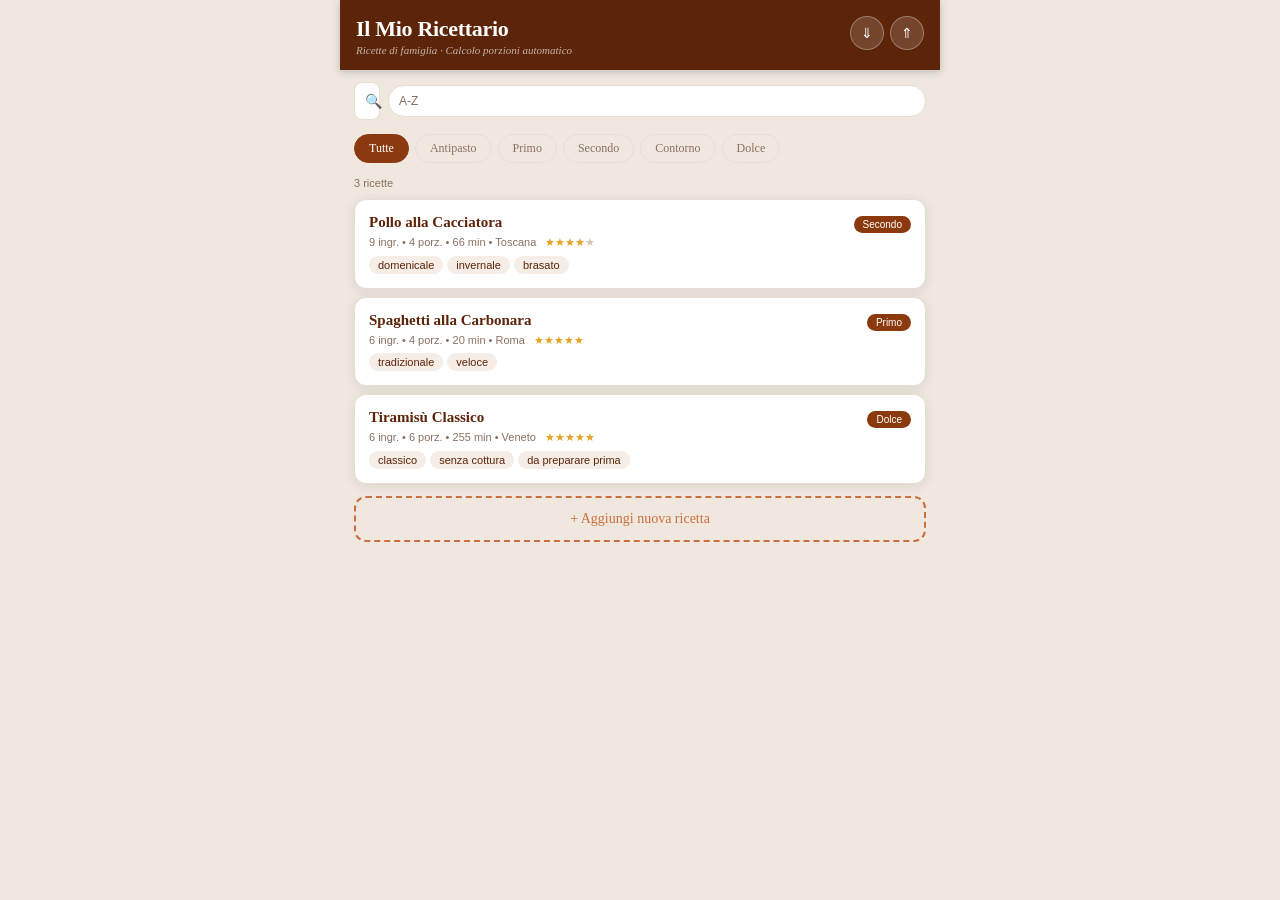
==== index.html @ bdb68d8b "Prima versione Ricettario personalizzato" ====
<!DOCTYPE html>
<html lang="it">
<head>
  <meta charset="UTF-8">
  <meta name="viewport" content="width=device-width, initial-scale=1.0, maximum-scale=1.0, user-scalable=no">
  <meta name="theme-color" content="#8B3A0F">
  <meta name="description" content="Il tuo ricettario digitale personale">
  <meta name="apple-mobile-web-app-capable" content="yes">
  <meta name="apple-mobile-web-app-status-bar-style" content="black-translucent">
  <meta name="apple-mobile-web-app-title" content="Ricettario">
  <link rel="manifest" href="manifest.json">
  <link rel="apple-touch-icon" href="icons/icon-192.png">
  <link rel="icon" href="icons/icon-192.png">
  <title>Il Mio Ricettario</title>
  <link rel="stylesheet" href="css/style.css">
</head>
<body>

<div class="app" id="app">

  <!-- HEADER -->
  <div class="header">
    <div class="header-inner">
      <div>
        <h1>Il Mio Ricettario</h1>
        <p>Ricette di famiglia · Calcolo porzioni automatico</p>
      </div>
      <div class="header-actions">
        <button class="icon-btn-sm" onclick="exportAll()" title="Esporta">&#8659;</button>
        <button class="icon-btn-sm" onclick="triggerImport()" title="Importa">&#8657;</button>
        <input type="file" id="importFile" accept=".json" style="display:none" onchange="importJSON(this)">
      </div>
    </div>
  </div>

  <!-- SEARCH + SORT -->
  <div class="toolbar">
    <div class="search-wrap">
      <span class="search-icon">&#128269;</span>
      <input type="text" id="searchInput" placeholder="Cerca ricette, ingredienti..." oninput="renderList()" autocomplete="off">
    </div>
    <select id="sortSelect" onchange="renderList()">
      <option value="az">A-Z</option>
      <option value="za">Z-A</option>
      <option value="rating">&#9733; Migliori</option>
      <option value="time">&#128293; Tempo</option>
      <option value="diff">Difficoltà</option>
    </select>
  </div>

  <!-- CATEGORY TABS -->
  <div class="tab-bar" id="tabBar">
    <button class="tab active" onclick="setTab('tutti',this)">Tutte</button>
    <button class="tab" onclick="setTab('antipasto',this)">Antipasto</button>
    <button class="tab" onclick="setTab('primo',this)">Primo</button>
    <button class="tab" onclick="setTab('secondo',this)">Secondo</button>
    <button class="tab" onclick="setTab('contorno',this)">Contorno</button>
    <button class="tab" onclick="setTab('dolce',this)">Dolce</button>
  </div>

  <!-- LIST SECTION -->
  <div class="section visible" id="listSection">
    <div class="sort-bar">
      <span class="count-tag" id="recipeCount">0 ricette</span>
    </div>
    <div class="recipe-list" id="recipeList"></div>
    <button class="btn-add" onclick="showAdd()">+ Aggiungi nuova ricetta</button>
    <div style="height: 80px;"></div>
  </div>

  <!-- ADD / EDIT SECTION -->
  <div class="section" id="addSection">
    <div class="form-card">
      <div class="fsec">Informazioni generali</div>
      <div class="field-row two-col">
        <div><label>Titolo *</label><input type="text" id="fTitolo" placeholder="Es. Pasta al pomodoro"></div>
        <div><label>Categoria</label>
          <select id="fCategoria">
            <option value="antipasto">Antipasto</option>
            <option value="primo">Primo</option>
            <option value="secondo">Secondo</option>
            <option value="contorno">Contorno</option>
            <option value="dolce">Dolce</option>
          </select>
        </div>
      </div>
      <div class="field-row"><label>Descrizione</label><textarea id="fDesc" placeholder="Breve descrizione del piatto..."></textarea></div>
      <div class="field-row two-col">
        <div><label>Origine / Regione</label><input type="text" id="fOrigine" placeholder="Es. Roma, Sicilia..."></div>
        <div><label>Difficoltà</label>
          <div class="diff-row">
            <button class="diff-btn f-facile" onclick="setDiff('facile',this)">Facile</button>
            <button class="diff-btn f-medio active" onclick="setDiff('medio',this)">Medio</button>
            <button class="diff-btn f-difficile" onclick="setDiff('difficile',this)">Difficile</button>
          </div>
        </div>
      </div>
      <div class="field-row">
        <label>Tag (premi Invio per aggiungere)</label>
        <div class="tag-input" id="tagContainer" onclick="document.getElementById('tagInputField').focus()">
          <input type="text" id="tagInputField" placeholder="vegetariano, veloce..." onkeydown="addTag(event)">
        </div>
      </div>
      <div class="field-row"><label>Note personali</label><textarea id="fNote" placeholder="Varianti, suggerimenti, ricordi..."></textarea></div>

      <div class="fsec">Porzioni base</div>
      <div class="servings-bar">
        <label>Persone:</label>
        <input type="range" min="1" max="20" value="4" id="fServings" oninput="document.getElementById('fServCount').textContent=this.value">
        <span class="scount" id="fServCount">4</span>
      </div>

      <div class="fsec">Ingredienti</div>
      <div class="ing-header">
        <span>Ingrediente</span><span>Qtà</span><span>Unità</span><span></span>
      </div>
      <div id="ingredientiList"></div>
      <button class="btn-sec" onclick="addIngrediente()">+ Ingrediente</button>

      <div class="fsec">Fasi di preparazione</div>
      <div id="fasiList"></div>
      <button class="btn-sec" onclick="addFase()">+ Fase</button>

      <div class="btn-row">
        <button class="btn-sec" onclick="cancelAdd()">Annulla</button>
        <button class="btn-pri" onclick="saveRecipe()">Salva ricetta</button>
      </div>
      <div style="height: 40px;"></div>
    </div>
  </div>

  <!-- VIEW SECTION -->
  <div class="section" id="viewSection">
    <div class="view-top-bar">
      <button class="back-btn" onclick="backToList()">&#8592; Ricette</button>
      <div class="view-top-actions">
        <button class="icon-btn-sm" onclick="printRecipe()" title="Stampa">&#128438;</button>
        <button class="icon-btn-sm" onclick="shareRecipe(_viewId)" title="Condividi">&#128279;</button>
        <button class="icon-btn-sm" onclick="exportSingle(_viewId)" title="Esporta">&#8659;</button>
      </div>
    </div>
    <div id="recipeDetail"></div>
    <div style="height: 80px;"></div>
  </div>

</div>

<!-- RATING MODAL -->
<div class="modal-bg" id="ratingModal">
  <div class="modal">
    <h3>Valuta questa ricetta</h3>
    <p>Quanto ti è piaciuta?</p>
    <div class="stars" id="starsRow">
      <span class="star" onclick="setRating(1)">&#9733;</span>
      <span class="star" onclick="setRating(2)">&#9733;</span>
      <span class="star" onclick="setRating(3)">&#9733;</span>
      <span class="star" onclick="setRating(4)">&#9733;</span>
      <span class="star" onclick="setRating(5)">&#9733;</span>
    </div>
    <div class="btn-row" style="margin-top:14px">
      <button class="btn-sec" onclick="closeModal()">Annulla</button>
      <button class="btn-pri" onclick="confirmRating()">Salva</button>
    </div>
  </div>
</div>

<!-- INSTALL BANNER -->
<div class="install-banner" id="installBanner" style="display:none">
  <span>&#128241; Installa l'app sulla schermata Home!</span>
  <button onclick="installApp()">Installa</button>
  <button class="close-banner" onclick="document.getElementById('installBanner').style.display='none'">&#215;</button>
</div>

<!-- TOAST -->
<div class="toast" id="toast"></div>

<script src="js/data.js"></script>
<script src="js/app.js"></script>
<script>
  if ('serviceWorker' in navigator) {
    navigator.serviceWorker.register('sw.js').then(() => {
      console.log('Service Worker registrato');
    });
  }
</script>
</body>
</html>
---- css/style.css ----
/* ===== RESET & BASE ===== */
*, *::before, *::after { box-sizing: border-box; margin: 0; padding: 0; }
html { font-size: 16px; }
body {
  font-family: 'Georgia', 'Times New Roman', serif;
  background: #F0E8DF;
  color: #2C1A0E;
  min-height: 100vh;
  -webkit-tap-highlight-color: transparent;
}

/* ===== CSS VARIABLES ===== */
:root {
  --cw: #8B3A0F;
  --cwl: #F5EDE6;
  --cwm: #C97040;
  --cwd: #5C2409;
  --cc: #FBF7F2;
  --cb: #E8DDD4;
  --ct: #2C1A0E;
  --cm: #8A7060;
  --bg: #F0E8DF;
  --radius: 12px;
  --shadow: 0 2px 12px rgba(44,26,14,0.10);
}

/* ===== LAYOUT ===== */
.app {
  max-width: 600px;
  margin: 0 auto;
  min-height: 100vh;
  background: var(--bg);
}

/* ===== HEADER ===== */
.header {
  background: var(--cwd);
  padding: 16px 16px 14px;
  position: sticky;
  top: 0;
  z-index: 100;
  box-shadow: 0 2px 8px rgba(0,0,0,0.2);
}
.header-inner { display: flex; align-items: flex-start; justify-content: space-between; gap: 12px; }
.header h1 { font-size: 22px; color: #fff; font-weight: 700; letter-spacing: -0.3px; }
.header p { font-size: 11px; color: rgba(255,255,255,0.65); margin-top: 2px; font-style: italic; }
.header-actions { display: flex; gap: 6px; flex-shrink: 0; }

/* ===== TOOLBAR ===== */
.toolbar {
  display: flex;
  gap: 8px;
  padding: 12px 14px 6px;
  align-items: center;
  background: var(--bg);
}
.search-wrap { flex: 1; position: relative; }
.search-wrap input {
  width: 100%;
  padding: 9px 12px 9px 34px;
  border: 1px solid var(--cb);
  border-radius: 22px;
  font-size: 14px;
  background: #fff;
  outline: none;
  font-family: sans-serif;
  color: var(--ct);
  transition: border 0.15s;
}
.search-wrap input:focus { border-color: var(--cwm); }
.search-icon { position: absolute; left: 11px; top: 50%; transform: translateY(-50%); color: var(--cm); font-size: 14px; pointer-events: none; }
.toolbar select {
  padding: 8px 10px;
  border: 1px solid var(--cb);
  border-radius: 22px;
  font-size: 12px;
  color: var(--cm);
  background: #fff;
  font-family: sans-serif;
  outline: none;
  cursor: pointer;
  white-space: nowrap;
}

/* ===== TABS ===== */
.tab-bar {
  display: flex;
  gap: 6px;
  padding: 8px 14px;
  overflow-x: auto;
  -webkit-overflow-scrolling: touch;
  scrollbar-width: none;
  background: var(--bg);
}
.tab-bar::-webkit-scrollbar { display: none; }
.tab {
  padding: 6px 14px;
  border-radius: 20px;
  border: 1px solid var(--cb);
  background: transparent;
  cursor: pointer;
  font-size: 12px;
  color: var(--cm);
  white-space: nowrap;
  font-family: 'Georgia', serif;
  transition: all 0.15s;
  flex-shrink: 0;
}
.tab.active { background: var(--cw); border-color: var(--cw); color: #fff; }
.tab:hover:not(.active) { background: var(--cwl); color: var(--cw); }

/* ===== SECTIONS ===== */
.section { display: none; }
.section.visible { display: block; }

/* ===== SORT BAR ===== */
.sort-bar { padding: 2px 14px 8px; }
.count-tag { font-size: 11px; color: var(--cm); font-family: sans-serif; }

/* ===== RECIPE LIST ===== */
.recipe-list { display: flex; flex-direction: column; gap: 8px; padding: 0 14px; }
.recipe-card {
  background: #fff;
  border: 1px solid var(--cb);
  border-radius: var(--radius);
  padding: 14px 14px;
  cursor: pointer;
  display: flex;
  justify-content: space-between;
  align-items: flex-start;
  gap: 10px;
  box-shadow: var(--shadow);
  transition: transform 0.12s, box-shadow 0.12s;
  -webkit-tap-highlight-color: transparent;
}
.recipe-card:active { transform: scale(0.98); }
.recipe-card h3 { font-size: 15px; color: var(--cwd); margin-bottom: 3px; }
.recipe-card .meta { font-size: 11px; color: var(--cm); font-family: sans-serif; line-height: 1.5; }
.recipe-card .tags-row { display: flex; flex-wrap: wrap; gap: 4px; margin-top: 5px; }
.badge {
  background: var(--cw);
  color: #fff;
  font-size: 10px;
  padding: 3px 9px;
  border-radius: 12px;
  white-space: nowrap;
  font-family: sans-serif;
  flex-shrink: 0;
  margin-top: 2px;
}

/* ===== ADD BUTTON ===== */
.btn-add {
  display: block;
  width: calc(100% - 28px);
  margin: 12px 14px 0;
  padding: 13px;
  border-radius: var(--radius);
  border: 2px dashed var(--cwm);
  background: transparent;
  color: var(--cwm);
  font-size: 14px;
  cursor: pointer;
  font-family: 'Georgia', serif;
  transition: all 0.15s;
  text-align: center;
}
.btn-add:hover, .btn-add:active { background: var(--cwl); }

/* ===== FORM CARD ===== */
.form-card {
  background: var(--cc);
  border-radius: 0;
  padding: 14px 14px;
}
.fsec {
  font-size: 11px;
  font-weight: 700;
  color: var(--cw);
  text-transform: uppercase;
  letter-spacing: 1.2px;
  margin: 18px 0 10px;
  display: flex;
  align-items: center;
  gap: 8px;
  font-family: sans-serif;
}
.fsec::after { content: ''; flex: 1; height: 1px; background: var(--cb); }

/* ===== FORM ELEMENTS ===== */
label {
  font-size: 12px;
  color: var(--cm);
  display: block;
  margin-bottom: 4px;
  font-family: sans-serif;
}
input[type=text], input[type=number], input[type=email], select, textarea {
  width: 100%;
  padding: 10px 12px;
  border: 1px solid var(--cb);
  border-radius: 8px;
  font-size: 14px;
  color: var(--ct);
  background: #fff;
  font-family: 'Georgia', serif;
  outline: none;
  transition: border 0.15s;
  -webkit-appearance: none;
  appearance: none;
}
input:focus, select:focus, textarea:focus { border-color: var(--cwm); }
textarea { resize: vertical; min-height: 70px; line-height: 1.5; }
.field-row { display: grid; gap: 10px; margin-bottom: 12px; }
.two-col { grid-template-columns: 1fr 1fr; }

/* ===== DIFFICULTY ===== */
.diff-row { display: flex; gap: 5px; margin-top: 4px; }
.diff-btn {
  flex: 1;
  padding: 8px 4px;
  border-radius: 8px;
  border: 1px solid var(--cb);
  background: transparent;
  cursor: pointer;
  font-size: 11px;
  color: var(--cm);
  font-family: sans-serif;
  transition: all 0.12s;
  text-align: center;
}
.diff-btn.f-facile.active { background: #5A9E5A; border-color: #5A9E5A; color: #fff; }
.diff-btn.f-medio.active { background: var(--cwm); border-color: var(--cwm); color: #fff; }
.diff-btn.f-difficile.active { background: var(--cw); border-color: var(--cw); color: #fff; }

/* ===== TAGS ===== */
.tag-input {
  display: flex;
  gap: 6px;
  flex-wrap: wrap;
  border: 1px solid var(--cb);
  border-radius: 8px;
  padding: 8px;
  background: #fff;
  min-height: 42px;
  cursor: text;
  align-items: center;
  transition: border 0.15s;
}
.tag-input:focus-within { border-color: var(--cwm); }
.tag-input input {
  border: none;
  outline: none;
  font-size: 13px;
  font-family: sans-serif;
  flex: 1;
  min-width: 80px;
  padding: 2px;
  background: transparent;
  width: auto;
}
.tag {
  background: var(--cwl);
  color: var(--cwd);
  font-size: 11px;
  padding: 3px 9px;
  border-radius: 12px;
  font-family: sans-serif;
  cursor: pointer;
  white-space: nowrap;
  transition: background 0.1s;
}
.tag:hover { background: #F5C4A0; }

/* ===== SERVINGS SLIDER ===== */
.servings-bar {
  display: flex;
  align-items: center;
  gap: 12px;
  background: var(--cwl);
  border-radius: 10px;
  padding: 12px 14px;
  margin-bottom: 12px;
}
.servings-bar label { margin: 0; white-space: nowrap; font-size: 13px; color: var(--cwd); }
.servings-bar input[type=range] { flex: 1; accent-color: var(--cw); }
.scount { font-size: 22px; font-weight: 700; color: var(--cw); min-width: 32px; text-align: center; }

/* ===== INGREDIENTS FORM ===== */
.ing-header {
  display: grid;
  grid-template-columns: 3fr 1.1fr 1.4fr 30px;
  gap: 6px;
  margin-bottom: 6px;
  padding: 0 2px;
}
.ing-header span {
  font-size: 10px;
  color: var(--cm);
  font-family: sans-serif;
  text-transform: uppercase;
  letter-spacing: 0.5px;
}
.ing-row {
  display: grid;
  grid-template-columns: 3fr 1.1fr 1.4fr 30px;
  gap: 6px;
  align-items: center;
  margin-bottom: 7px;
}
.btn-rm {
  background: transparent;
  border: none;
  cursor: pointer;
  color: #C0A090;
  font-size: 18px;
  width: 28px;
  height: 28px;
  border-radius: 50%;
  display: flex;
  align-items: center;
  justify-content: center;
  flex-shrink: 0;
  transition: background 0.1s;
  -webkit-tap-highlight-color: transparent;
}
.btn-rm:active { background: #F5E0D8; color: var(--cw); }

/* ===== PHASES FORM ===== */
.fase-row { display: flex; gap: 8px; align-items: flex-start; margin-bottom: 12px; }
.fase-num {
  width: 26px;
  height: 26px;
  border-radius: 50%;
  background: var(--cw);
  color: #fff;
  font-size: 11px;
  display: flex;
  align-items: center;
  justify-content: center;
  flex-shrink: 0;
  margin-top: 8px;
  font-family: sans-serif;
  font-weight: 700;
}
.fase-desc { flex: 1; }
.fase-time-row { display: grid; grid-template-columns: 1fr 1fr 1fr; gap: 6px; margin-top: 6px; }

/* ===== BUTTONS ===== */
.btn-sec {
  padding: 10px 16px;
  border: 1px solid var(--cwm);
  border-radius: 8px;
  background: transparent;
  color: var(--cwm);
  font-size: 13px;
  cursor: pointer;
  font-family: 'Georgia', serif;
  transition: all 0.12s;
  white-space: nowrap;
}
.btn-sec:active { background: var(--cwl); }
.btn-pri {
  padding: 10px 20px;
  border: none;
  border-radius: 8px;
  background: var(--cw);
  color: #fff;
  font-size: 14px;
  cursor: pointer;
  font-family: 'Georgia', serif;
  transition: all 0.12s;
  white-space: nowrap;
}
.btn-pri:active { background: var(--cwd); transform: scale(0.98); }
.btn-row { display: flex; gap: 8px; justify-content: flex-end; margin-top: 18px; flex-wrap: wrap; }

.icon-btn-sm {
  width: 34px;
  height: 34px;
  border-radius: 50%;
  border: 1px solid rgba(255,255,255,0.3);
  background: rgba(255,255,255,0.15);
  color: #fff;
  font-size: 14px;
  cursor: pointer;
  display: flex;
  align-items: center;
  justify-content: center;
  transition: background 0.12s;
  -webkit-tap-highlight-color: transparent;
}
.icon-btn-sm:active { background: rgba(255,255,255,0.3); }

/* ===== VIEW TOP BAR ===== */
.view-top-bar {
  display: flex;
  align-items: center;
  justify-content: space-between;
  padding: 10px 14px 4px;
  background: var(--bg);
}
.view-top-actions { display: flex; gap: 6px; }
.view-top-actions .icon-btn-sm {
  border-color: var(--cb);
  background: #fff;
  color: var(--cm);
}
.view-top-actions .icon-btn-sm:active { background: var(--cwl); color: var(--cw); }
.back-btn {
  display: inline-flex;
  align-items: center;
  gap: 5px;
  background: transparent;
  border: none;
  cursor: pointer;
  color: var(--cwm);
  font-size: 14px;
  padding: 6px 10px;
  border-radius: 8px;
  font-family: 'Georgia', serif;
  -webkit-tap-highlight-color: transparent;
}
.back-btn:active { background: var(--cwl); }

/* ===== RECIPE VIEW ===== */
.recipe-view {
  background: #fff;
  border-radius: var(--radius);
  margin: 0 14px;
  padding: 20px 16px;
  box-shadow: var(--shadow);
}
.recipe-view h2 { font-size: 22px; color: var(--cwd); margin-bottom: 3px; }
.rvcat { font-size: 11px; color: var(--cw); font-style: italic; margin-bottom: 12px; font-family: sans-serif; }
.info-strip {
  display: flex;
  gap: 0;
  background: var(--cwl);
  border-radius: 10px;
  margin-bottom: 16px;
  overflow: hidden;
}
.info-item { flex: 1; text-align: center; padding: 10px 4px; border-right: 1px solid var(--cb); }
.info-item:last-child { border-right: none; }
.info-item .val { font-size: 18px; font-weight: 700; color: var(--cwd); }
.info-item .lbl { font-size: 9px; color: var(--cm); font-family: sans-serif; text-transform: uppercase; letter-spacing: 0.5px; }
.adj-bar {
  display: flex;
  align-items: center;
  gap: 10px;
  background: var(--cwl);
  border-radius: 10px;
  padding: 10px 14px;
  margin-bottom: 14px;
}
.adj-bar label { font-size: 13px; color: var(--cwd); margin: 0; font-family: sans-serif; }
.adj-btn {
  width: 32px;
  height: 32px;
  border-radius: 50%;
  border: 1.5px solid var(--cwm);
  background: transparent;
  cursor: pointer;
  font-size: 20px;
  color: var(--cwm);
  display: flex;
  align-items: center;
  justify-content: center;
  flex-shrink: 0;
  line-height: 1;
  transition: all 0.1s;
  -webkit-tap-highlight-color: transparent;
}
.adj-btn:active { background: var(--cw); color: #fff; border-color: var(--cw); }
.adj-num { font-size: 20px; font-weight: 700; color: var(--cwd); min-width: 30px; text-align: center; }

/* ===== INGREDIENTS TABLE ===== */
.ing-table { width: 100%; border-collapse: collapse; margin-bottom: 1rem; font-size: 13px; }
.ing-table th {
  text-align: left;
  padding: 6px 8px;
  border-bottom: 2px solid var(--cb);
  color: var(--cm);
  font-size: 10px;
  font-family: sans-serif;
  text-transform: uppercase;
  letter-spacing: 0.5px;
  font-weight: normal;
}
.ing-table td { padding: 8px 8px; border-bottom: 1px solid var(--cb); vertical-align: middle; }
.ing-table tr:last-child td { border-bottom: none; }
.ing-qty { font-weight: 700; color: var(--cwd); }
.ing-um { color: var(--cm); font-size: 11px; font-family: sans-serif; }

/* ===== PHASE STEPS ===== */
.fase-step { display: flex; gap: 12px; margin-bottom: 16px; }
.fase-step .num {
  width: 30px;
  height: 30px;
  border-radius: 50%;
  background: var(--cw);
  color: #fff;
  font-size: 12px;
  display: flex;
  align-items: center;
  justify-content: center;
  flex-shrink: 0;
  font-family: sans-serif;
  font-weight: 700;
}
.ftitle { font-weight: 700; font-size: 12px; color: var(--cw); margin-bottom: 3px; font-family: sans-serif; text-transform: uppercase; letter-spacing: 0.5px; }
.fdesc { font-size: 14px; line-height: 1.65; color: var(--ct); }
.tempi { display: flex; gap: 6px; margin-top: 6px; flex-wrap: wrap; }
.tempo-tag {
  font-size: 10px;
  background: #F5E8D8;
  color: var(--cwd);
  padding: 3px 9px;
  border-radius: 12px;
  font-family: sans-serif;
}
.note-box {
  background: var(--cwl);
  border-radius: 10px;
  padding: 12px 14px;
  margin-top: 14px;
}
.note-box .note-label {
  font-size: 10px;
  color: var(--cw);
  font-weight: 700;
  text-transform: uppercase;
  letter-spacing: 0.8px;
  margin-bottom: 6px;
  font-family: sans-serif;
}
.note-box p { font-size: 13px; color: var(--cm); line-height: 1.6; font-style: italic; }
.view-action-row {
  display: flex;
  gap: 8px;
  margin-top: 20px;
  border-top: 1px solid var(--cb);
  padding-top: 14px;
  flex-wrap: wrap;
}
.btn-danger { padding: 10px 16px; border: 1px solid #C04040; border-radius: 8px; background: transparent; color: #C04040; font-size: 13px; cursor: pointer; font-family: 'Georgia', serif; margin-left: auto; }
.btn-danger:active { background: #FDE8E8; }

/* ===== EMPTY STATE ===== */
.empty-state { text-align: center; padding: 3rem 1rem; color: var(--cm); }
.empty-state .icon { font-size: 44px; margin-bottom: 12px; }
.empty-state p { font-size: 14px; line-height: 1.6; }

/* ===== MODAL ===== */
.modal-bg {
  position: fixed;
  top: 0; left: 0; width: 100%; height: 100%;
  background: rgba(0,0,0,0.5);
  display: flex;
  align-items: center;
  justify-content: center;
  z-index: 1000;
  display: none;
  padding: 20px;
}
.modal-bg.open { display: flex; }
.modal {
  background: #fff;
  border-radius: var(--radius);
  padding: 24px;
  max-width: 380px;
  width: 100%;
}
.modal h3 { font-size: 18px; color: var(--cwd); margin-bottom: 8px; }
.modal p { font-size: 13px; color: var(--cm); margin-bottom: 4px; }
.stars { display: flex; gap: 8px; margin: 14px 0; }
.star { font-size: 32px; cursor: pointer; color: #D4C4B0; transition: color 0.1s; }
.star.on { color: #E8A020; }

/* ===== INSTALL BANNER ===== */
.install-banner {
  position: fixed;
  bottom: 16px;
  left: 50%;
  transform: translateX(-50%);
  background: var(--cwd);
  color: #fff;
  padding: 12px 16px;
  border-radius: 12px;
  display: flex;
  align-items: center;
  gap: 10px;
  font-size: 13px;
  font-family: sans-serif;
  box-shadow: 0 4px 20px rgba(0,0,0,0.25);
  z-index: 500;
  max-width: calc(100% - 28px);
}
.install-banner button {
  background: rgba(255,255,255,0.2);
  border: 1px solid rgba(255,255,255,0.4);
  color: #fff;
  padding: 6px 12px;
  border-radius: 6px;
  cursor: pointer;
  font-size: 12px;
  font-family: sans-serif;
  white-space: nowrap;
}
.close-banner { background: transparent !important; border: none !important; font-size: 18px !important; padding: 4px !important; }

/* ===== TOAST ===== */
.toast {
  position: fixed;
  bottom: 80px;
  left: 50%;
  transform: translateX(-50%) translateY(10px);
  background: var(--cwd);
  color: #fff;
  padding: 10px 20px;
  border-radius: 22px;
  font-size: 13px;
  font-family: sans-serif;
  z-index: 2000;
  opacity: 0;
  transition: all 0.3s;
  pointer-events: none;
  white-space: nowrap;
}
.toast.show { opacity: 1; transform: translateX(-50%) translateY(0); }

/* ===== PRINT ===== */
@media print {
  .header, .toolbar, .tab-bar, .sort-bar, .btn-add,
  .back-btn, .view-top-bar, .view-action-row, .adj-bar,
  .install-banner, .toast, .modal-bg { display: none !important; }
  body { background: #fff; }
  .recipe-view { box-shadow: none; margin: 0; border-radius: 0; }
}

/* ===== RESPONSIVE ===== */
@media (max-width: 400px) {
  .two-col { grid-template-columns: 1fr; }
  .info-item .val { font-size: 15px; }
  .info-item .lbl { font-size: 8px; }
}
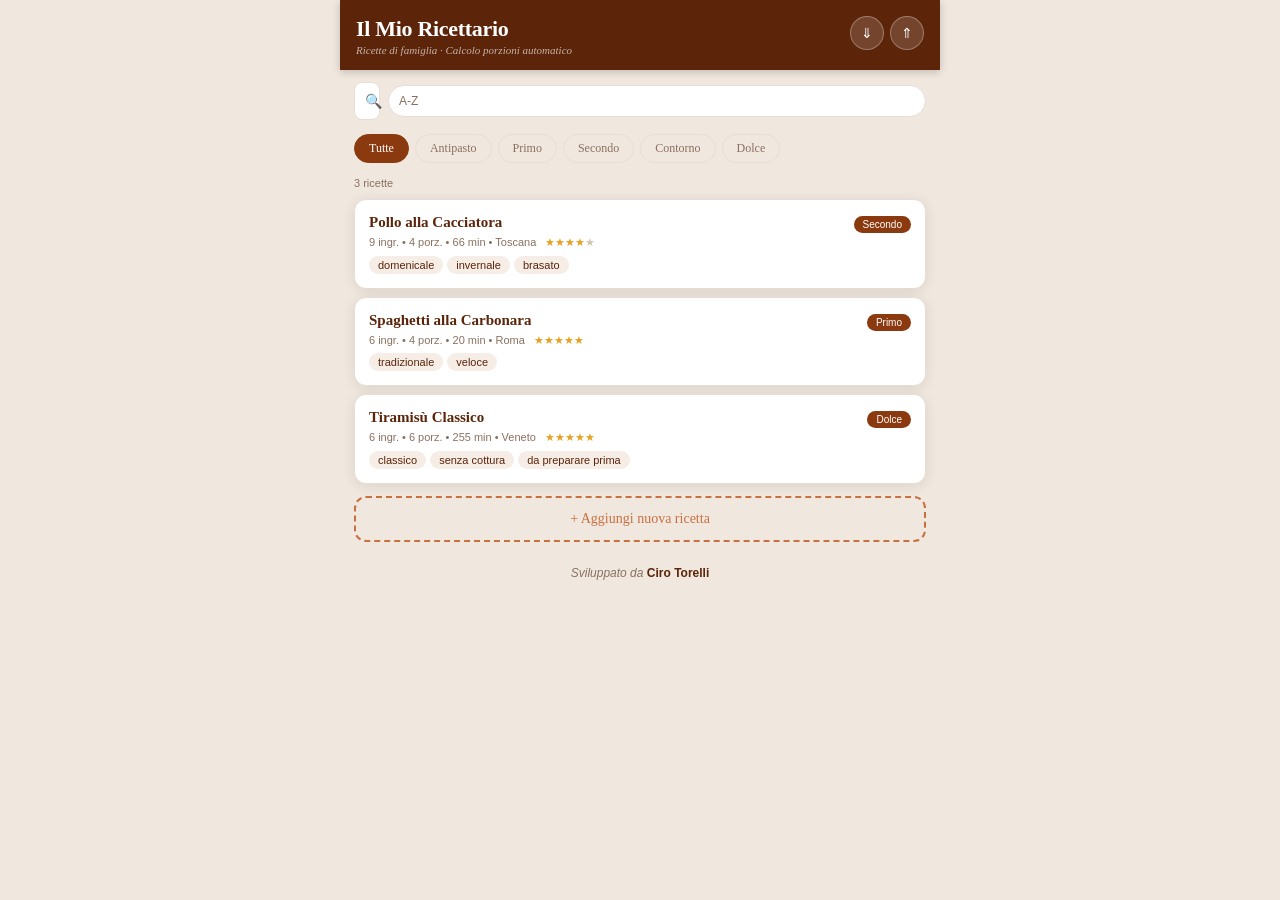
==== commit 70e9f1f0: "Aggiornamento Aggiornamento" ====
--- a/index.html
+++ b/index.html
@@ -65,7 +65,8 @@
     </div>
     <div class="recipe-list" id="recipeList"></div>
     <button class="btn-add" onclick="showAdd()">+ Aggiungi nuova ricetta</button>
-    <div style="height: 80px;"></div>
+    <div class="credits">Sviluppato da <strong>Ciro Torelli</strong></div>
+    <div style="height: 20px;"></div>
   </div>
 
   <!-- ADD / EDIT SECTION -->
--- a/css/style.css
+++ b/css/style.css
@@ -630,6 +630,17 @@
 }
 .toast.show { opacity: 1; transform: translateX(-50%) translateY(0); }
 
+/* ===== CREDITS ===== */
+.credits {
+  text-align: center;
+  padding: 24px 14px 8px;
+  font-size: 12px;
+  color: var(--cm);
+  font-family: sans-serif;
+  font-style: italic;
+}
+.credits strong { color: var(--cwd); font-style: normal; }
+
 /* ===== PRINT ===== */
 @media print {
   .header, .toolbar, .tab-bar, .sort-bar, .btn-add,
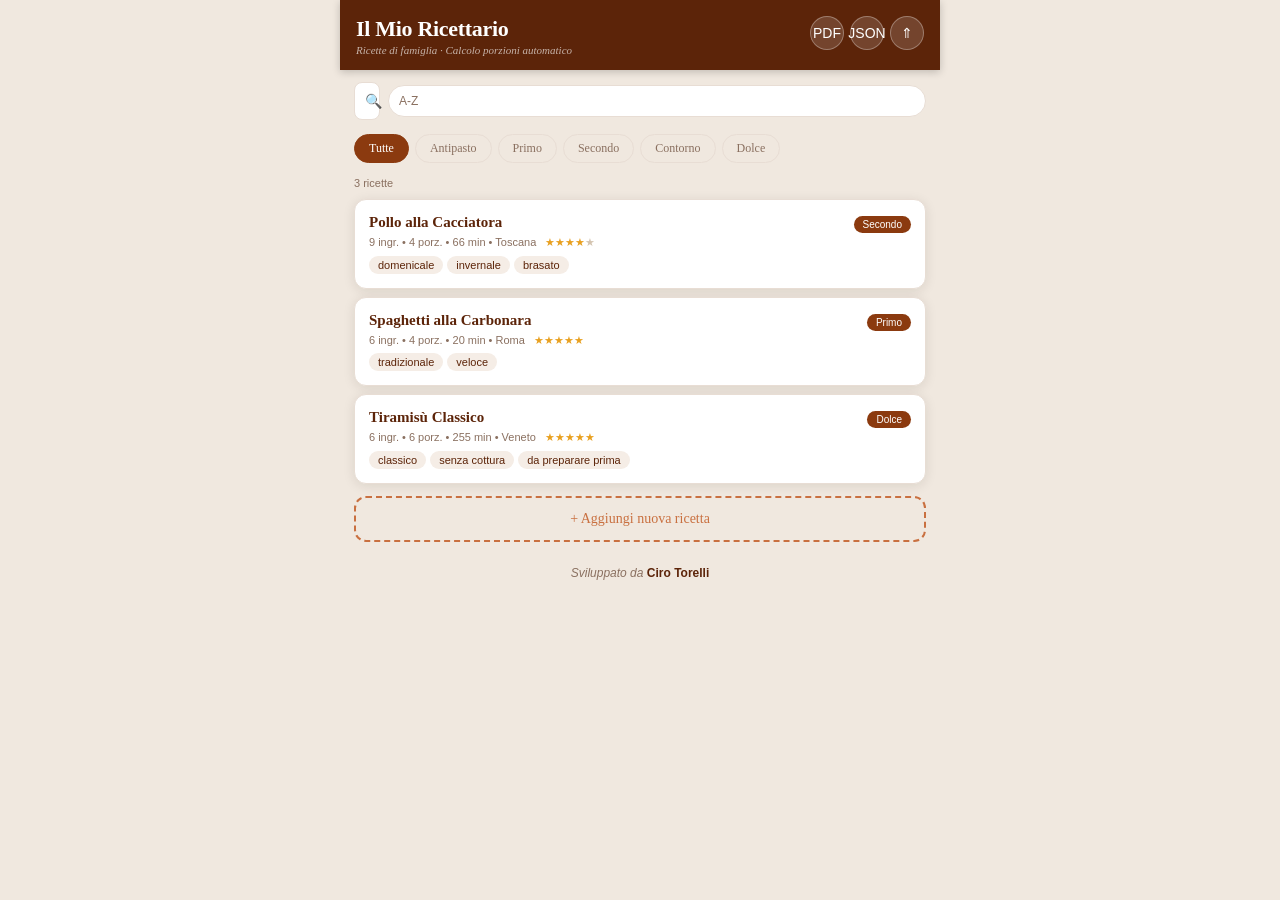
==== commit 70e5cc0c: "Aggiornamento Correzione bug" ====
--- a/index.html
+++ b/index.html
@@ -26,7 +26,8 @@
         <p>Ricette di famiglia · Calcolo porzioni automatico</p>
       </div>
       <div class="header-actions">
-        <button class="icon-btn-sm" onclick="exportAll()" title="Esporta">&#8659;</button>
+        <button class="icon-btn-sm" onclick="exportAllPDF()" title="Esporta tutto PDF">PDF</button>
+        <button class="icon-btn-sm" onclick="exportAll()" title="Esporta JSON">JSON</button>
         <button class="icon-btn-sm" onclick="triggerImport()" title="Importa">&#8657;</button>
         <input type="file" id="importFile" accept=".json" style="display:none" onchange="importJSON(this)">
       </div>
@@ -136,8 +137,9 @@
       <button class="back-btn" onclick="backToList()">&#8592; Ricette</button>
       <div class="view-top-actions">
         <button class="icon-btn-sm" onclick="printRecipe()" title="Stampa">&#128438;</button>
+        <button class="icon-btn-sm" onclick="exportSinglePDF(_viewId)" title="Esporta PDF">PDF</button>
+        <button class="icon-btn-sm" onclick="exportSingle(_viewId)" title="Esporta JSON">JSON</button>
         <button class="icon-btn-sm" onclick="shareRecipe(_viewId)" title="Condividi">&#128279;</button>
-        <button class="icon-btn-sm" onclick="exportSingle(_viewId)" title="Esporta">&#8659;</button>
       </div>
     </div>
     <div id="recipeDetail"></div>
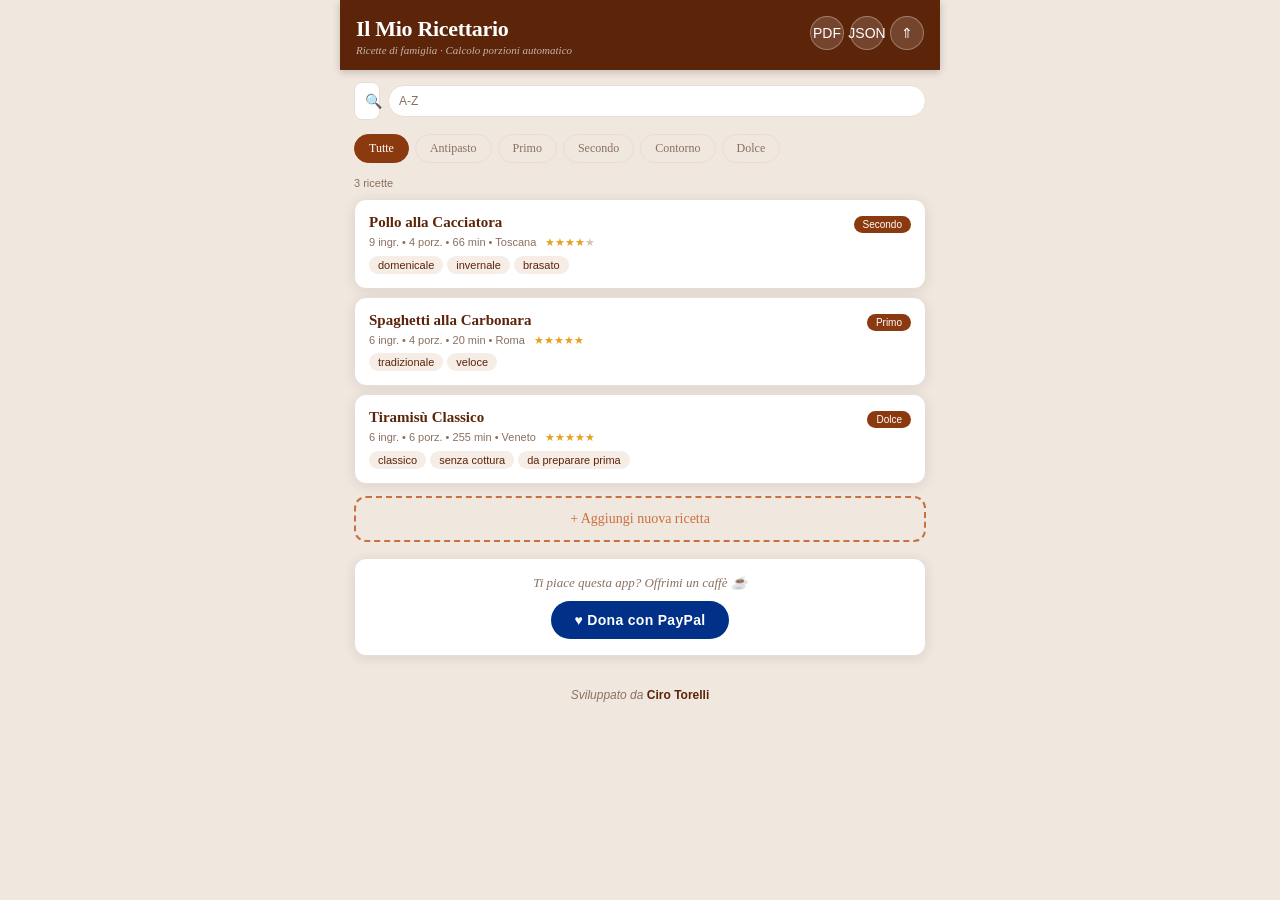
==== commit b5a24422: "Aggiornamento" ====
--- a/index.html
+++ b/index.html
@@ -66,6 +66,12 @@
     </div>
     <div class="recipe-list" id="recipeList"></div>
     <button class="btn-add" onclick="showAdd()">+ Aggiungi nuova ricetta</button>
+    <div class="donate-box">
+      <p>Ti piace questa app? Offrimi un caffè ☕</p>
+      <a href="https://paypal.me/CiroTorelli" target="_blank" class="donate-btn">
+        &#9829; Dona con PayPal
+      </a>
+    </div>
     <div class="credits">Sviluppato da <strong>Ciro Torelli</strong></div>
     <div style="height: 20px;"></div>
   </div>
--- a/css/style.css
+++ b/css/style.css
@@ -630,6 +630,37 @@
 }
 .toast.show { opacity: 1; transform: translateX(-50%) translateY(0); }
 
+/* ===== DONATE ===== */
+.donate-box {
+  margin: 16px 14px 8px;
+  background: #fff;
+  border: 1px solid var(--cb);
+  border-radius: var(--radius);
+  padding: 16px;
+  text-align: center;
+  box-shadow: var(--shadow);
+}
+.donate-box p {
+  font-size: 13px;
+  color: var(--cm);
+  margin-bottom: 10px;
+  font-style: italic;
+}
+.donate-btn {
+  display: inline-block;
+  background: #003087;
+  color: #fff;
+  padding: 11px 24px;
+  border-radius: 22px;
+  font-size: 14px;
+  font-family: sans-serif;
+  font-weight: 700;
+  text-decoration: none;
+  letter-spacing: 0.3px;
+  transition: background 0.15s;
+}
+.donate-btn:hover { background: #001f5c; }
+
 /* ===== CREDITS ===== */
 .credits {
   text-align: center;
